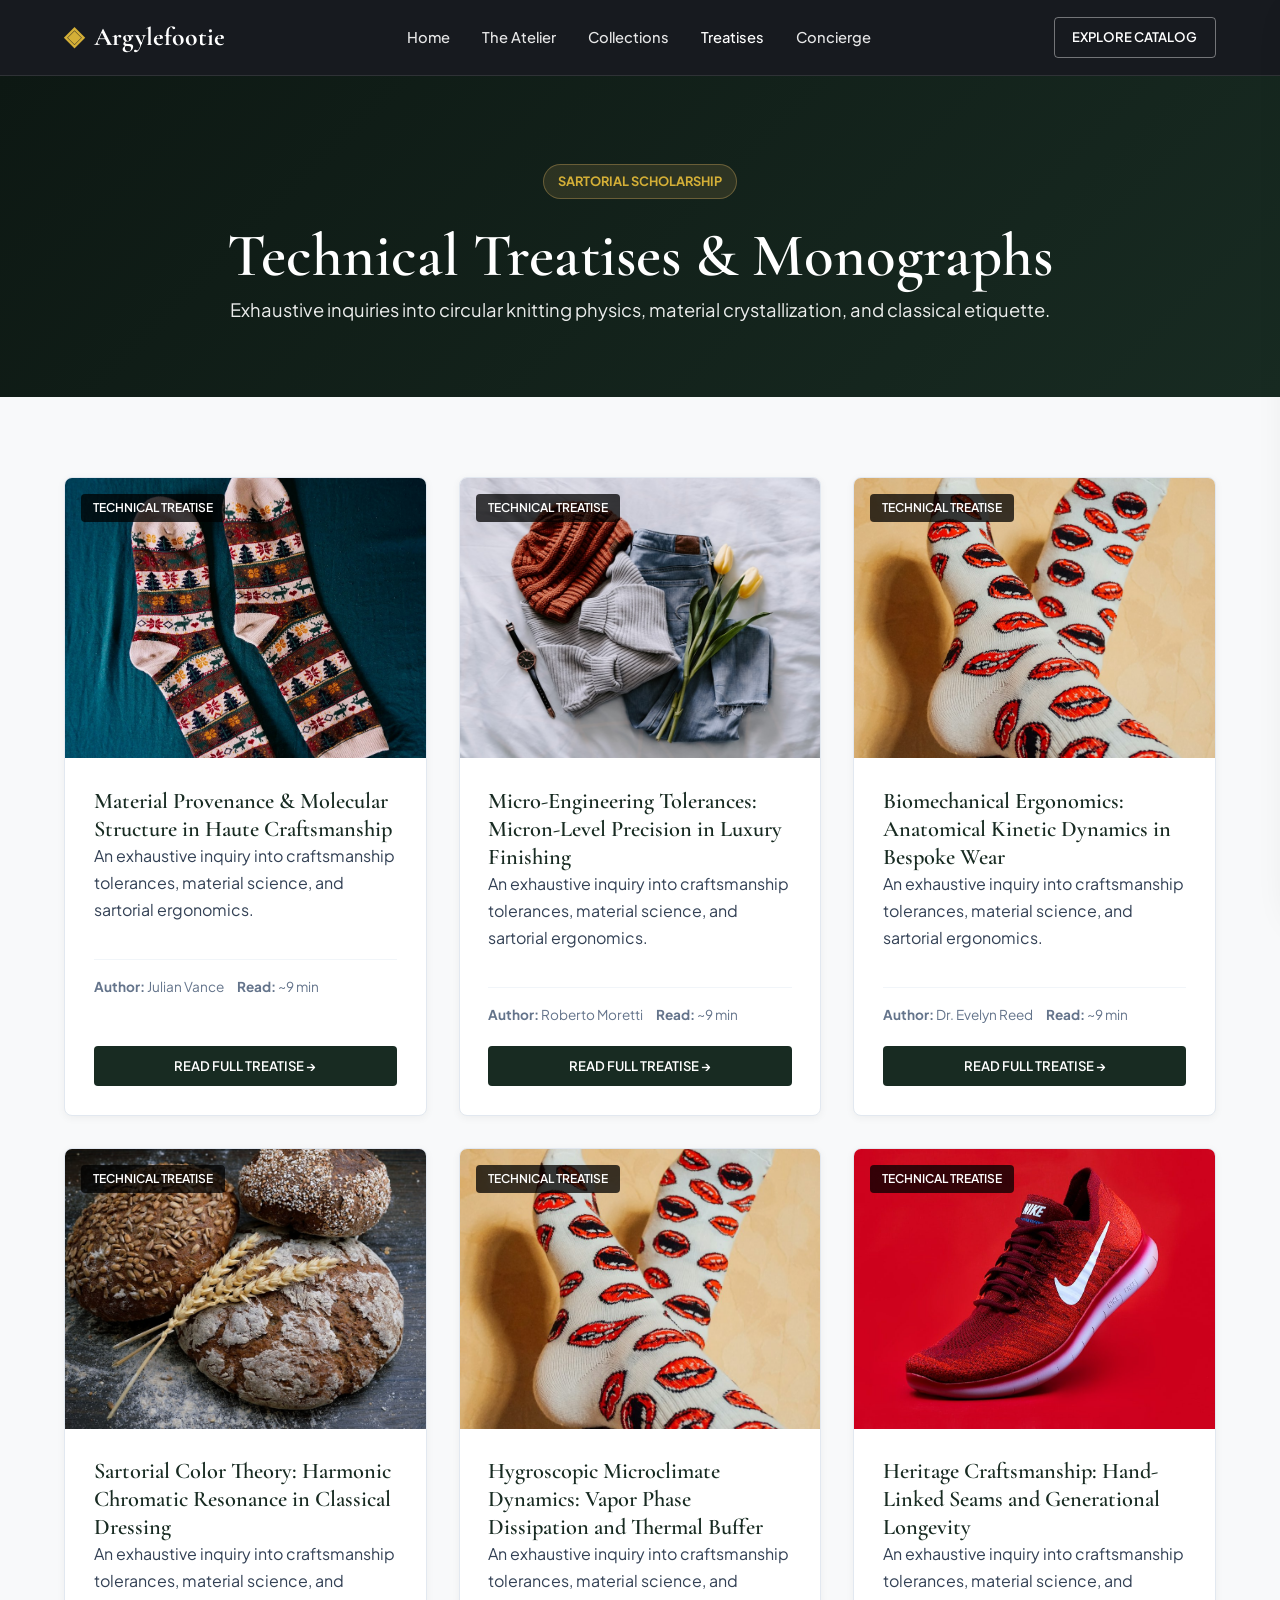
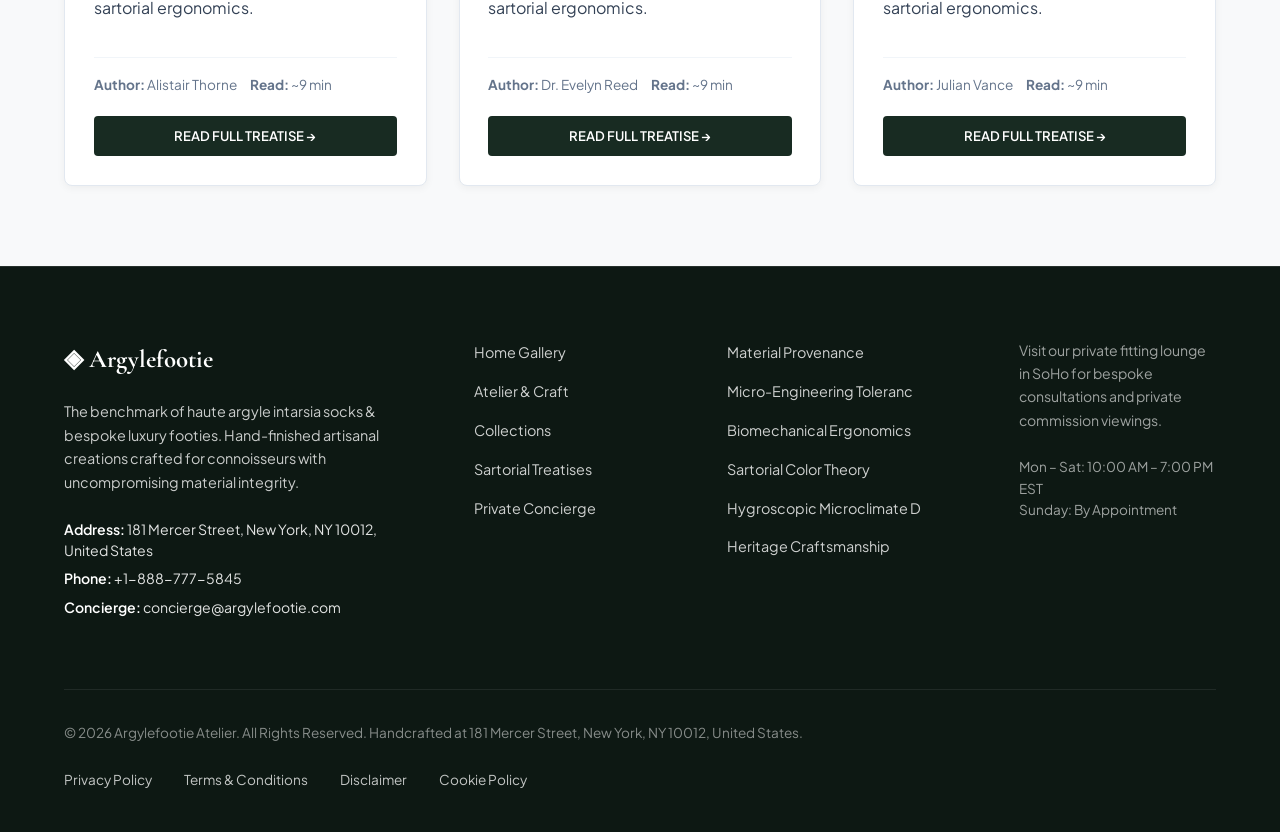
==== blog/index.html @ 9e925fe7 "Add files via upload" ====
<!DOCTYPE html>
<html lang="en">
<head>
  <meta charset="UTF-8">
  <meta name="viewport" content="width=device-width, initial-scale=1.0">
  <title>Sartorial Treatises & Technical Monographs — Argylefootie</title>
  <meta name="description" content="Explore the authoritative research monographs published by Argylefootie.">
  <link rel="canonical" href="https://argylefootie.com/blog.html">
  <link rel="preconnect" href="https://fonts.googleapis.com">
  <link rel="preconnect" href="https://fonts.gstatic.com" crossorigin>
  <link href="https://fonts.googleapis.com/css2?family=Cormorant+Garamond:ital,wght@0,400;0,600;0,700;1,400&family=Plus+Jakarta+Sans:wght@300;400;500;600;700&display=swap" rel="stylesheet">
  <link rel="stylesheet" href="/assets/css/style.css">
  <!-- Google tag (gtag.js) -->
  <script async src="https://www.googletagmanager.com/gtag/js?id=G-0LY0HY7L01"></script>
  <script>
    window.dataLayer = window.dataLayer || [];
    function gtag(){dataLayer.push(arguments);}
    gtag('js', new Date());
    gtag('config', 'G-0LY0HY7L01');
  </script>

</head>
<body>
  <!-- Mandatory Global Site Header (Exactly 1 per page) -->
  <header class="site-header">
    <div class="header-container">
      <a href="/" class="brand-logo" aria-label="Argylefootie Home">
        <span class="logo-mark">◈</span>
        <span class="logo-text">Argylefootie</span>
      </a>
      <nav class="desktop-nav" aria-label="Primary Navigation">
        <a href="/" class="nav-link">Home</a>
        <a href="/about.html" class="nav-link">The Atelier</a>
        <a href="/collection.html" class="nav-link">Collections</a>
        <a href="/blog.html" class="nav-link active">Treatises</a>
        <a href="/contact.html" class="nav-link">Concierge</a>
      </nav>
      <div class="header-actions">
        <a href="/collection.html" class="btn btn-sm btn-outline">Explore Catalog</a>
        <button id="drawer-toggle" class="mobile-toggle" aria-label="Open Navigation Menu">
          <span class="hamburger-bar"></span>
          <span class="hamburger-bar"></span>
          <span class="hamburger-bar"></span>
        </button>
      </div>
    </div>
  </header>

  <!-- Mandatory Mobile Navigation Drawer (Exactly 1 per page) -->
  <div class="mobile-drawer" id="mobile-drawer" aria-hidden="true">
    <div class="drawer-header">
      <div class="drawer-brand">Argylefootie</div>
      <button id="drawer-close" class="drawer-close-btn" aria-label="Close Navigation Menu">&times;</button>
    </div>
    <nav class="drawer-nav" aria-label="Mobile Navigation">
      <a href="/" class="drawer-link">Home</a>
      <a href="/about.html" class="drawer-link">The Atelier &amp; Craft</a>
      <a href="/collection.html" class="drawer-link">Curated Argyle Hosiery &amp; Luxury Footie Collection</a>
      <a href="/blog.html" class="drawer-link active">Sartorial Treatises</a>
      <a href="/contact.html" class="drawer-link">Private Concierge</a>
    </nav>
    <div class="drawer-footer">
      <p class="drawer-contact-title">Manhattan Atelier &amp; Suite</p>
      <p class="drawer-contact-info">181 Mercer Street, New York, NY 10012, United States</p>
      <p class="drawer-contact-info">Tel: +1-888-777-5845</p>
      <p class="drawer-contact-info">Email: concierge@argylefootie.com</p>
    </div>
  </div>
  <div id="drawer-overlay" class="drawer-overlay"></div>
  <section class="page-hero">
    <div class="container text-center">
      <span class="hero-badge">Sartorial Scholarship</span>
      <h1>Technical Treatises &amp; Monographs</h1>
      <p class="lead" style="margin: 0 auto;">Exhaustive inquiries into circular knitting physics, material crystallization, and classical etiquette.</p>
    </div>
  </section>
  <main class="section">
    <div class="container">
      <div class="grid-3">
        <div class="card">
          <div class="card-image-wrap"><img src="/assets/images/featured_argyle_dress_crew_sock.jpg" alt="Material Provenance & Molecular Structure in Haute Craftsmanship"><span class="card-tag">Technical Treatise</span></div>
          <div class="card-body">
            <h3>Material Provenance & Molecular Structure in Haute Craftsmanship</h3>
            <p>An exhaustive inquiry into craftsmanship tolerances, material science, and sartorial ergonomics.</p>
            <div class="card-specs"><span><strong>Author:</strong> Julian Vance</span><span><strong>Read:</strong> ~9 min</span></div>
            <a href="/blog/material-provenance-and-fiber-crystallography.html" class="btn btn-primary btn-sm" style="margin-top: auto;">Read Full Treatise &rarr;</a>
          </div>
        </div>
        <div class="card">
          <div class="card-image-wrap"><img src="/assets/images/comfort_lounge_cashmere_knit.jpg" alt="Micro-Engineering Tolerances: Micron-Level Precision in Luxury Finishing"><span class="card-tag">Technical Treatise</span></div>
          <div class="card-body">
            <h3>Micro-Engineering Tolerances: Micron-Level Precision in Luxury Finishing</h3>
            <p>An exhaustive inquiry into craftsmanship tolerances, material science, and sartorial ergonomics.</p>
            <div class="card-specs"><span><strong>Author:</strong> Roberto Moretti</span><span><strong>Read:</strong> ~9 min</span></div>
            <a href="/blog/micro-engineering-tolerances-and-finishing.html" class="btn btn-primary btn-sm" style="margin-top: auto;">Read Full Treatise &rarr;</a>
          </div>
        </div>
        <div class="card">
          <div class="card-image-wrap"><img src="/assets/images/knit_merino_textured_rib_cuff.jpg" alt="Biomechanical Ergonomics: Anatomical Kinetic Dynamics in Bespoke Wear"><span class="card-tag">Technical Treatise</span></div>
          <div class="card-body">
            <h3>Biomechanical Ergonomics: Anatomical Kinetic Dynamics in Bespoke Wear</h3>
            <p>An exhaustive inquiry into craftsmanship tolerances, material science, and sartorial ergonomics.</p>
            <div class="card-specs"><span><strong>Author:</strong> Dr. Evelyn Reed</span><span><strong>Read:</strong> ~9 min</span></div>
            <a href="/blog/biomechanical-ergonomics-and-wearer-physics.html" class="btn btn-primary btn-sm" style="margin-top: auto;">Read Full Treatise &rarr;</a>
          </div>
        </div>
        <div class="card">
          <div class="card-image-wrap"><img src="/assets/images/raw_botanical_fiber_harvest_lab.jpg" alt="Sartorial Color Theory: Harmonic Chromatic Resonance in Classical Dressing"><span class="card-tag">Technical Treatise</span></div>
          <div class="card-body">
            <h3>Sartorial Color Theory: Harmonic Chromatic Resonance in Classical Dressing</h3>
            <p>An exhaustive inquiry into craftsmanship tolerances, material science, and sartorial ergonomics.</p>
            <div class="card-specs"><span><strong>Author:</strong> Alistair Thorne</span><span><strong>Read:</strong> ~9 min</span></div>
            <a href="/blog/sartorial-color-theory-and-formal-etiquette.html" class="btn btn-primary btn-sm" style="margin-top: auto;">Read Full Treatise &rarr;</a>
          </div>
        </div>
        <div class="card">
          <div class="card-image-wrap"><img src="/assets/images/hero_alpaca_socks.jpg" alt="Hygroscopic Microclimate Dynamics: Vapor Phase Dissipation and Thermal Buffer"><span class="card-tag">Technical Treatise</span></div>
          <div class="card-body">
            <h3>Hygroscopic Microclimate Dynamics: Vapor Phase Dissipation and Thermal Buffer</h3>
            <p>An exhaustive inquiry into craftsmanship tolerances, material science, and sartorial ergonomics.</p>
            <div class="card-specs"><span><strong>Author:</strong> Dr. Evelyn Reed</span><span><strong>Read:</strong> ~9 min</span></div>
            <a href="/blog/hygroscopic-microclimate-thermodynamics.html" class="btn btn-primary btn-sm" style="margin-top: auto;">Read Full Treatise &rarr;</a>
          </div>
        </div>
        <div class="card">
          <div class="card-image-wrap"><img src="/assets/images/crew_sock_boot_lifestyle.jpg" alt="Heritage Craftsmanship: Hand-Linked Seams and Generational Longevity"><span class="card-tag">Technical Treatise</span></div>
          <div class="card-body">
            <h3>Heritage Craftsmanship: Hand-Linked Seams and Generational Longevity</h3>
            <p>An exhaustive inquiry into craftsmanship tolerances, material science, and sartorial ergonomics.</p>
            <div class="card-specs"><span><strong>Author:</strong> Julian Vance</span><span><strong>Read:</strong> ~9 min</span></div>
            <a href="/blog/bespoke-craftsmanship-and-heritage-methods.html" class="btn btn-primary btn-sm" style="margin-top: auto;">Read Full Treatise &rarr;</a>
          </div>
        </div>

      </div>
    </div>
  </main>
  <!-- Mandatory Global Site Footer (Minimalist 4-Column Horizontal Spread Layout) -->
  <footer class="site-footer">
    <div class="container">
      <div class="footer-grid">
        <div class="footer-col">
          <div class="footer-brand">◈ Argylefootie</div>
          <p class="footer-desc">
            The benchmark of haute argyle intarsia socks &amp; bespoke luxury footies. Hand-finished artisanal creations crafted for connoisseurs with uncompromising material integrity.
          </p>
          <div class="footer-contact-item"><strong>Address:</strong> 181 Mercer Street, New York, NY 10012, United States</div>
          <div class="footer-contact-item"><strong>Phone:</strong> +1-888-777-5845</div>
          <div class="footer-contact-item"><strong>Concierge:</strong> concierge@argylefootie.com</div>
        </div>
        <div class="footer-col">
          <ul class="footer-links">
            <li><a href="/">Home Gallery</a></li>
            <li><a href="/about.html">Atelier &amp; Craft</a></li>
            <li><a href="/collection.html">Collections</a></li>
            <li><a href="/blog.html">Sartorial Treatises</a></li>
            <li><a href="/contact.html">Private Concierge</a></li>
          </ul>
        </div>
        <div class="footer-col">
          <ul class="footer-links">
            <li><a href="/blog/material-provenance-and-fiber-crystallography.html">Material Provenance</a></li>
            <li><a href="/blog/micro-engineering-tolerances-and-finishing.html">Micro-Engineering Toleranc</a></li>
            <li><a href="/blog/biomechanical-ergonomics-and-wearer-physics.html">Biomechanical Ergonomics</a></li>
            <li><a href="/blog/sartorial-color-theory-and-formal-etiquette.html">Sartorial Color Theory</a></li>
            <li><a href="/blog/hygroscopic-microclimate-thermodynamics.html">Hygroscopic Microclimate D</a></li>
            <li><a href="/blog/bespoke-craftsmanship-and-heritage-methods.html">Heritage Craftsmanship</a></li>
          </ul>
        </div>
        <div class="footer-col">
          <p class="footer-salon-desc">
            Visit our private fitting lounge in SoHo for bespoke consultations and private commission viewings.
          </p>
          <p class="footer-hours">
            Mon &ndash; Sat: 10:00 AM &ndash; 7:00 PM<br>EST<br>Sunday: By Appointment
          </p>
        </div>
      </div>
      <div class="footer-bottom">
        <p>&copy; 2026 Argylefootie Atelier. All Rights Reserved. Handcrafted at 181 Mercer Street, New York, NY 10012, United States.</p>
        <div class="footer-legal-links">
          <a href="/privacy-policy.html">Privacy Policy</a>
          <a href="/terms-and-conditions.html">Terms &amp; Conditions</a>
          <a href="/disclaimer.html">Disclaimer</a>
          <a href="/cookie-policy.html">Cookie Policy</a>
        </div>
      </div>
    </div>
  </footer>
  <script src="/assets/js/main.js"></script>
</body>
</html>
---- assets/css/style.css ----
/* Master Design System — argylefootie (Enhanced High Contrast & Full Legibility) */
:root {
  --color-primary: #182B22;
  --color-primary-dark: #0D1813;
  --color-dew: #C28B38;
  --color-dew-dark: #C28B38;
  --color-gold: #D4AF37;
  --color-bg: #F8F9FA;
  --color-surface: #FFFFFF;
  --color-text-main: #1E2022;
  --color-text-body: #334155;
  --color-text-muted: #64748B;
  --color-border: #E2E8F0;
  --color-border-light: #F1F5F9;
  --font-serif: 'Cormorant Garamond', Georgia, serif;
  --font-sans: 'Plus Jakarta Sans', -apple-system, BlinkMacSystemFont, sans-serif;
  --transition-smooth: all 0.3s cubic-bezier(0.16, 1, 0.3, 1);
  --shadow-sm: 0 2px 8px rgba(0, 0, 0, 0.05);
  --shadow-md: 0 8px 24px rgba(0, 0, 0, 0.08);
  --shadow-lg: 0 16px 40px rgba(0, 0, 0, 0.14);
  --radius-sm: 4px;
  --radius-md: 8px;
  --container-max: 1200px;
}
*, *::before, *::after { box-sizing: border-box; margin: 0; padding: 0; }
html { font-size: 16px; scroll-behavior: smooth; }
body { font-family: var(--font-sans); background: var(--color-bg); color: var(--color-text-main); line-height: 1.68; overflow-x: hidden; }
h1, h2, h3, h4 { font-family: var(--font-serif); color: var(--color-primary); line-height: 1.25; font-weight: 600; }
h1 { font-size: clamp(2.2rem, 5vw, 3.8rem); }
h2 { font-size: clamp(1.8rem, 4vw, 2.5rem); }
h3 { font-size: 1.4rem; }
p { margin-bottom: 1.2rem; color: var(--color-text-body); }
a { color: var(--color-primary); text-decoration: none; transition: var(--transition-smooth); }
a:hover { color: var(--color-dew); }
img { max-width: 100%; height: auto; display: block; }
.container { max-width: var(--container-max); margin: 0 auto; padding: 0 1.5rem; }
.text-center { text-align: center; }
.text-muted { color: var(--color-text-muted) !important; }
.text-white { color: #FFFFFF !important; }

/* High-Contrast Buttons */
.btn { display: inline-flex; align-items: center; justify-content: center; padding: 0.85rem 1.85rem; font-size: 0.92rem; font-weight: 600; text-transform: uppercase; border-radius: var(--radius-sm); cursor: pointer; transition: var(--transition-smooth); border: 1px solid transparent; }
.btn-primary { background: var(--color-primary); color: #FFFFFF !important; }
.btn-primary:hover { background: var(--color-primary-dark); color: #FFFFFF !important; transform: translateY(-2px); box-shadow: var(--shadow-md); }
.btn-gold { background: var(--color-gold); color: #FFFFFF !important; }
.btn-gold:hover { opacity: 0.92; color: #FFFFFF !important; transform: translateY(-2px); }
.btn-outline { background: transparent; color: var(--color-primary) !important; border-color: var(--color-primary); }
.btn-outline:hover { background: var(--color-primary); color: #FFFFFF !important; }
.btn-outline-white { background: transparent; color: #FFFFFF !important; border-color: rgba(255,255,255,0.6); }
.btn-outline-white:hover { background: #FFFFFF; color: var(--color-primary) !important; }
.btn-sm { padding: 0.5rem 1.1rem; font-size: 0.82rem; }

/* Header */
.site-header { position: sticky; top: 0; left: 0; width: 100%; z-index: 1000; background: rgba(11, 14, 20, 0.95); backdrop-filter: blur(14px); -webkit-backdrop-filter: blur(14px); border-bottom: 1px solid rgba(255, 255, 255, 0.1); }
.header-container { max-width: var(--container-max); margin: 0 auto; padding: 1rem 1.5rem; display: flex; align-items: center; justify-content: space-between; }
.brand-logo { display: flex; align-items: center; gap: 0.6rem; color: #FFFFFF !important; font-family: var(--font-serif); font-size: 1.6rem; font-weight: 700; }
.brand-logo:hover { color: var(--color-gold) !important; }
.logo-mark { color: var(--color-gold); }
.desktop-nav { display: flex; align-items: center; gap: 2rem; }
.nav-link { color: rgba(255, 255, 255, 0.9) !important; font-size: 0.92rem; font-weight: 500; position: relative; padding: 0.3rem 0; }
.nav-link:hover, .nav-link.active { color: #FFFFFF !important; }
.header-actions .btn-outline { color: #FFFFFF !important; border-color: rgba(255, 255, 255, 0.4); }
.header-actions .btn-outline:hover { background: var(--color-gold); border-color: var(--color-gold); color: #FFFFFF !important; }
.mobile-toggle { display: none; background: transparent; border: none; cursor: pointer; padding: 0.5rem; flex-direction: column; gap: 5px; }
.hamburger-bar { display: block; width: 24px; height: 2px; background: #FFFFFF; }

/* Mobile Drawer (High-Contrast) */
.mobile-drawer { position: fixed; top: 0; right: -320px; width: 300px; height: 100vh; background: var(--color-primary-dark); z-index: 2000; display: flex; flex-direction: column; box-shadow: var(--shadow-lg); transition: transform 0.35s ease; padding: 2rem 1.5rem; overflow-y: auto; color: #FFFFFF; }
.mobile-drawer.open { transform: translateX(-320px); }
.mobile-drawer p { color: rgba(255, 255, 255, 0.85) !important; font-size: 0.88rem; }
.drawer-overlay { position: fixed; top: 0; left: 0; width: 100vw; height: 100vh; background: rgba(0, 0, 0, 0.75); backdrop-filter: blur(4px); z-index: 1999; opacity: 0; visibility: hidden; transition: opacity 0.3s ease; }
.drawer-overlay.active { opacity: 1; visibility: visible; }
.drawer-header { display: flex; align-items: center; justify-content: space-between; margin-bottom: 2rem; padding-bottom: 1rem; border-bottom: 1px solid rgba(255, 255, 255, 0.12); }
.drawer-brand { font-family: var(--font-serif); font-size: 1.4rem; color: #FFFFFF !important; font-weight: 700; }
.drawer-close-btn { background: transparent; border: none; color: #FFFFFF !important; font-size: 2rem; cursor: pointer; }
.drawer-nav { display: flex; flex-direction: column; gap: 1.2rem; }
.drawer-link { color: rgba(255, 255, 255, 0.9) !important; font-size: 1.1rem; }
.drawer-link:hover { color: var(--color-gold) !important; padding-left: 0.5rem; }
.drawer-footer { margin-top: auto; padding-top: 1.5rem; border-top: 1px solid rgba(255, 255, 255, 0.12); }
.drawer-contact-title { font-weight: 700; color: var(--color-gold) !important; margin-bottom: 0.4rem; text-transform: uppercase; font-size: 0.85rem; }
.drawer-contact-info { color: rgba(255, 255, 255, 0.88) !important; margin-bottom: 0.25rem; font-size: 0.85rem; }

/* Hero (High-Contrast) */
.page-hero { background: linear-gradient(135deg, var(--color-primary-dark) 0%, var(--color-primary) 100%); color: #FFFFFF !important; padding: 5.5rem 1.5rem 4.5rem; position: relative; }
.page-hero h1, .page-hero h2, .page-hero h3 { color: #FFFFFF !important; }
.page-hero p, .page-hero .lead { color: rgba(255, 255, 255, 0.92) !important; font-size: 1.15rem; line-height: 1.7; }
.hero-badge { display: inline-block; background: rgba(197, 160, 89, 0.15); border: 1px solid rgba(197, 160, 89, 0.4); color: var(--color-gold) !important; padding: 0.35rem 0.9rem; font-size: 0.8rem; font-weight: 700; text-transform: uppercase; border-radius: 50px; margin-bottom: 1.2rem; }

/* Sections & Grids */
.section { padding: 5rem 0; }
.section-light { background: var(--color-surface); }
.section-dark { background: var(--color-primary-dark); color: #FFFFFF; }
.section-dark h2, .section-dark h3 { color: #FFFFFF !important; }
.section-dark p { color: rgba(255, 255, 255, 0.82) !important; }
.section-header { margin-bottom: 3.5rem; }
.section-subtitle { color: var(--color-dew); text-transform: uppercase; letter-spacing: 0.08em; font-weight: 700; font-size: 0.85rem; margin-bottom: 0.6rem; }
.grid-2 { display: grid; grid-template-columns: repeat(auto-fit, minmax(420px, 1fr)); gap: 2.5rem; align-items: center; }
.grid-3 { display: grid; grid-template-columns: repeat(auto-fit, minmax(320px, 1fr)); gap: 2rem; }
.grid-4 { display: grid; grid-template-columns: repeat(auto-fit, minmax(240px, 1fr)); gap: 1.5rem; }

/* Cards */
.card { background: var(--color-surface); border: 1px solid var(--color-border); border-radius: var(--radius-md); overflow: hidden; transition: var(--transition-smooth); box-shadow: var(--shadow-sm); display: flex; flex-direction: column; }
.card:hover { transform: translateY(-5px); box-shadow: var(--shadow-md); }
.card-image-wrap { position: relative; height: 280px; overflow: hidden; background: #E2E8F0; }
.card-image-wrap img { width: 100%; height: 100%; object-fit: cover; transition: transform 0.6s ease; }
.card:hover .card-image-wrap img { transform: scale(1.05); }
.card-tag { position: absolute; top: 1rem; left: 1rem; background: rgba(0,0,0,0.75); color: #FFF; padding: 0.25rem 0.75rem; font-size: 0.75rem; font-weight: 600; border-radius: var(--radius-sm); text-transform: uppercase; }
.card-body { padding: 1.8rem; display: flex; flex-direction: column; flex-grow: 1; }
.card-specs { display: flex; flex-wrap: wrap; gap: 0.8rem; margin: 1rem 0 1.2rem; padding-top: 1rem; border-top: 1px solid var(--color-border-light); font-size: 0.85rem; color: var(--color-text-muted); }

.pillar-card { padding: 2.2rem; background: var(--color-surface); border-radius: var(--radius-md); border: 1px solid var(--color-border); }
.pillar-icon { width: 52px; height: 52px; border-radius: 50%; background: #EBF7F7; color: var(--color-dew); display: flex; align-items: center; justify-content: center; font-size: 1.4rem; margin-bottom: 1.4rem; }

.step-card { background: var(--color-surface); border: 1px solid var(--color-border); border-radius: var(--radius-md); padding: 2rem; position: relative; }
.step-number { font-family: var(--font-serif); font-size: 2.5rem; font-weight: 700; color: var(--color-gold); line-height: 1; margin-bottom: 0.8rem; }

.testimonial-card { background: var(--color-surface); border: 1px solid var(--color-border); border-radius: var(--radius-md); padding: 2rem; box-shadow: var(--shadow-sm); }
.testimonial-rating { color: var(--color-gold); font-size: 1.1rem; margin-bottom: 0.8rem; }
.testimonial-quote { font-style: italic; color: var(--color-text-body); margin-bottom: 1.2rem; line-height: 1.7; }
.testimonial-author { border-top: 1px solid var(--color-border-light); padding-top: 0.8rem; }
.testimonial-name { font-weight: 700; color: var(--color-primary); }
.testimonial-role { font-size: 0.85rem; color: var(--color-text-muted); }

.filter-bar { display: flex; flex-wrap: wrap; gap: 0.75rem; justify-content: center; margin-bottom: 3rem; }
.filter-btn { padding: 0.6rem 1.4rem; border-radius: 50px; background: var(--color-surface); border: 1px solid var(--color-border); color: var(--color-text-main); font-size: 0.88rem; font-weight: 600; cursor: pointer; transition: var(--transition-smooth); }
.filter-btn:hover, .filter-btn.active { background: var(--color-primary); color: #FFF; }

/* Tables */
.data-table-wrap { overflow-x: auto; margin: 2.5rem 0; border-radius: var(--radius-md); border: 1px solid var(--color-border); }
.spec-table { width: 100%; border-collapse: collapse; background: #FFF; text-align: left; font-size: 0.92rem; }
.spec-table th { background: var(--color-primary); color: #FFF; padding: 1rem 1.2rem; }
.spec-table td { padding: 0.95rem 1.2rem; border-bottom: 1px solid var(--color-border-light); color: var(--color-text-body); }
.spec-table tr:nth-child(even) td { background: #FBFDFD; }

/* Treatises */
.treatise-container { max-width: 860px; margin: 0 auto; padding: 3rem 1.5rem 5rem; }
.article-header { margin-bottom: 2.5rem; }
.article-meta { display: flex; align-items: center; flex-wrap: wrap; gap: 1.2rem; margin: 1.2rem 0; font-size: 0.9rem; color: var(--color-text-muted); }
.article-hero-figure { margin: 2rem 0 3rem; border-radius: var(--radius-md); overflow: hidden; border: 1px solid var(--color-border); }
.article-hero-figure img { width: 100%; height: auto; }
.article-hero-figure figcaption { padding: 0.85rem 1.2rem; background: #FFF; font-size: 0.85rem; color: var(--color-text-muted); font-style: italic; border-top: 1px solid var(--color-border-light); }
.article-content { font-size: 1.05rem; line-height: 1.8; color: #2D3748; }
.faq-section { margin: 3.5rem 0; }
.faq-item { border: 1px solid var(--color-border); border-radius: var(--radius-sm); margin-bottom: 1rem; background: #FFF; overflow: hidden; }
.faq-question { width: 100%; padding: 1.25rem 1.5rem; text-align: left; background: #FFF; border: none; font-family: var(--font-serif); font-size: 1.2rem; font-weight: 600; color: var(--color-primary); cursor: pointer; display: flex; justify-content: space-between; align-items: center; }
.faq-icon { font-size: 1.2rem; transition: transform 0.3s ease; }
.faq-item.active .faq-icon { transform: rotate(45deg); }
.faq-answer { max-height: 0; overflow: hidden; transition: max-height 0.35s ease, padding 0.35s ease; padding: 0 1.5rem; color: #475569; }
.faq-item.active .faq-answer { max-height: 600px; padding: 0 1.5rem 1.4rem; }
.author-card { display: flex; align-items: center; gap: 1.5rem; padding: 2rem; background: #FFF; border: 1px solid var(--color-border); border-radius: var(--radius-md); margin-top: 4rem; }
.author-avatar { width: 80px; height: 80px; border-radius: 50%; object-fit: cover; border: 2px solid var(--color-gold); }
.author-role { font-size: 0.85rem; color: var(--color-dew); font-weight: 600; }

/* Policy Pages */
.policy-page-wrapper { max-width: 840px; margin: 0 auto; padding: 3.5rem 1.5rem 5rem; }
.policy-block { margin-bottom: 2.8rem; }
.policy-block h2 { font-size: 1.6rem; margin-bottom: 1rem; color: var(--color-primary); border-bottom: 1px solid var(--color-border); padding-bottom: 0.4rem; }
.policy-p { font-size: 1.02rem; line-height: 1.75; color: #334155; margin-bottom: 1.5rem; text-align: justify; }
.policy-box { background: #F1F5F9; border-left: 4px solid var(--color-gold); padding: 1.5rem; margin: 2rem 0; color: var(--color-text-main); }

/* Contact & Concierge (High-Contrast) */
.contact-grid { display: grid; grid-template-columns: 1fr 1.2fr; gap: 3rem; margin-top: 3rem; }
.contact-info-card { background: var(--color-primary); color: #FFFFFF !important; padding: 2.5rem; border-radius: var(--radius-md); box-shadow: var(--shadow-md); }
.contact-info-card h3 { color: #FFFFFF !important; margin-bottom: 1rem; }
.contact-info-card p { color: rgba(255, 255, 255, 0.88) !important; }
.contact-detail-row { display: flex; align-items: flex-start; gap: 1rem; margin-bottom: 1.6rem; }
.contact-detail-row div { color: rgba(255, 255, 255, 0.92) !important; }
.contact-icon { color: var(--color-gold); font-size: 1.3rem; }
.form-group { margin-bottom: 1.4rem; }
.form-label { display: block; font-size: 0.88rem; font-weight: 600; margin-bottom: 0.4rem; color: var(--color-text-main); }
.form-control { width: 100%; padding: 0.85rem 1rem; font-size: 0.95rem; border: 1px solid var(--color-border); border-radius: var(--radius-sm); background: #FFFFFF; color: #1E2022; }
.form-control:focus { outline: none; border-color: var(--color-primary); box-shadow: 0 0 0 3px rgba(11, 19, 43, 0.1); }
textarea.form-control { min-height: 120px; }
.form-feedback { display: none; padding: 1rem; margin-top: 1rem; background: #DCFCE7; color: #166534; font-weight: 500; border-radius: var(--radius-sm); }

/* High-Contrast Light Minimalist 4-Column Horizontal Spread Layout */
.site-footer {
  background: var(--color-primary-dark) !important;
  color: #FFFFFF !important;
  padding: 4.5rem 0 2.5rem;
  border-top: 1px solid rgba(255, 255, 255, 0.1);
}
.site-footer .footer-grid {
  display: grid;
  grid-template-columns: 1.8fr 1fr 1.2fr 1fr;
  gap: 3.5rem;
  margin-bottom: 4rem;
  align-items: start;
}
.site-footer .footer-brand {
  font-family: var(--font-serif);
  font-size: 1.55rem;
  font-weight: 700;
  color: #FFFFFF !important;
  margin-bottom: 1.2rem;
}
.site-footer .footer-desc {
  color: rgba(255, 255, 255, 0.78) !important;
  font-size: 0.9rem;
  line-height: 1.65;
  margin-bottom: 1.5rem;
  max-width: 380px;
}
.site-footer .footer-contact-item {
  font-size: 0.88rem;
  color: rgba(255, 255, 255, 0.88) !important;
  margin-bottom: 0.45rem;
  line-height: 1.5;
}
.site-footer .footer-contact-item strong {
  color: #FFFFFF !important;
  font-weight: 600;
}
.site-footer .footer-links {
  list-style: none;
  display: flex;
  flex-direction: column;
  gap: 0.75rem;
  padding: 0;
  margin: 0;
}
.site-footer .footer-links a {
  color: rgba(255, 255, 255, 0.8) !important;
  font-size: 0.9rem;
  text-decoration: none;
  transition: var(--transition-smooth);
  display: inline-block;
}
.site-footer .footer-links a:hover {
  color: var(--color-gold) !important;
  transform: translateX(3px);
}
.site-footer .footer-salon-desc {
  color: rgba(255, 255, 255, 0.6) !important;
  font-size: 0.88rem;
  line-height: 1.65;
  margin-bottom: 1.5rem;
  max-width: 260px;
}
.site-footer .footer-hours {
  color: rgba(255, 255, 255, 0.6) !important;
  font-size: 0.85rem;
  line-height: 1.6;
}
.site-footer .footer-bottom {
  border-top: 1px solid rgba(255, 255, 255, 0.08);
  padding-top: 2rem;
  display: flex;
  align-items: center;
  justify-content: space-between;
  flex-wrap: wrap;
  gap: 1.5rem;
  font-size: 0.85rem;
}
.site-footer .footer-bottom p {
  color: rgba(255, 255, 255, 0.5) !important;
  margin-bottom: 0;
}
.site-footer .footer-legal-links {
  display: flex;
  align-items: center;
  gap: 2rem;
  flex-wrap: wrap;
}
.site-footer .footer-legal-links a {
  color: rgba(255, 255, 255, 0.75) !important;
  font-size: 0.85rem;
  text-decoration: none;
  transition: var(--transition-smooth);
}
.site-footer .footer-legal-links a:hover {
  color: #FFFFFF !important;
  text-decoration: underline;
}

@media (max-width: 992px) {
  .desktop-nav { display: none; }
  .mobile-toggle { display: flex; }
  .contact-grid { grid-template-columns: 1fr; }
  .site-footer .footer-grid { grid-template-columns: 1fr 1fr; gap: 2.5rem; }
}
@media (max-width: 640px) {
  .site-footer .footer-grid { grid-template-columns: 1fr; gap: 2rem; }
  .site-footer .footer-bottom { flex-direction: column; text-align: center; gap: 1.2rem; }
  .site-footer .footer-legal-links { justify-content: center; gap: 1.2rem; }
  .grid-2 { grid-template-columns: 1fr; }
}
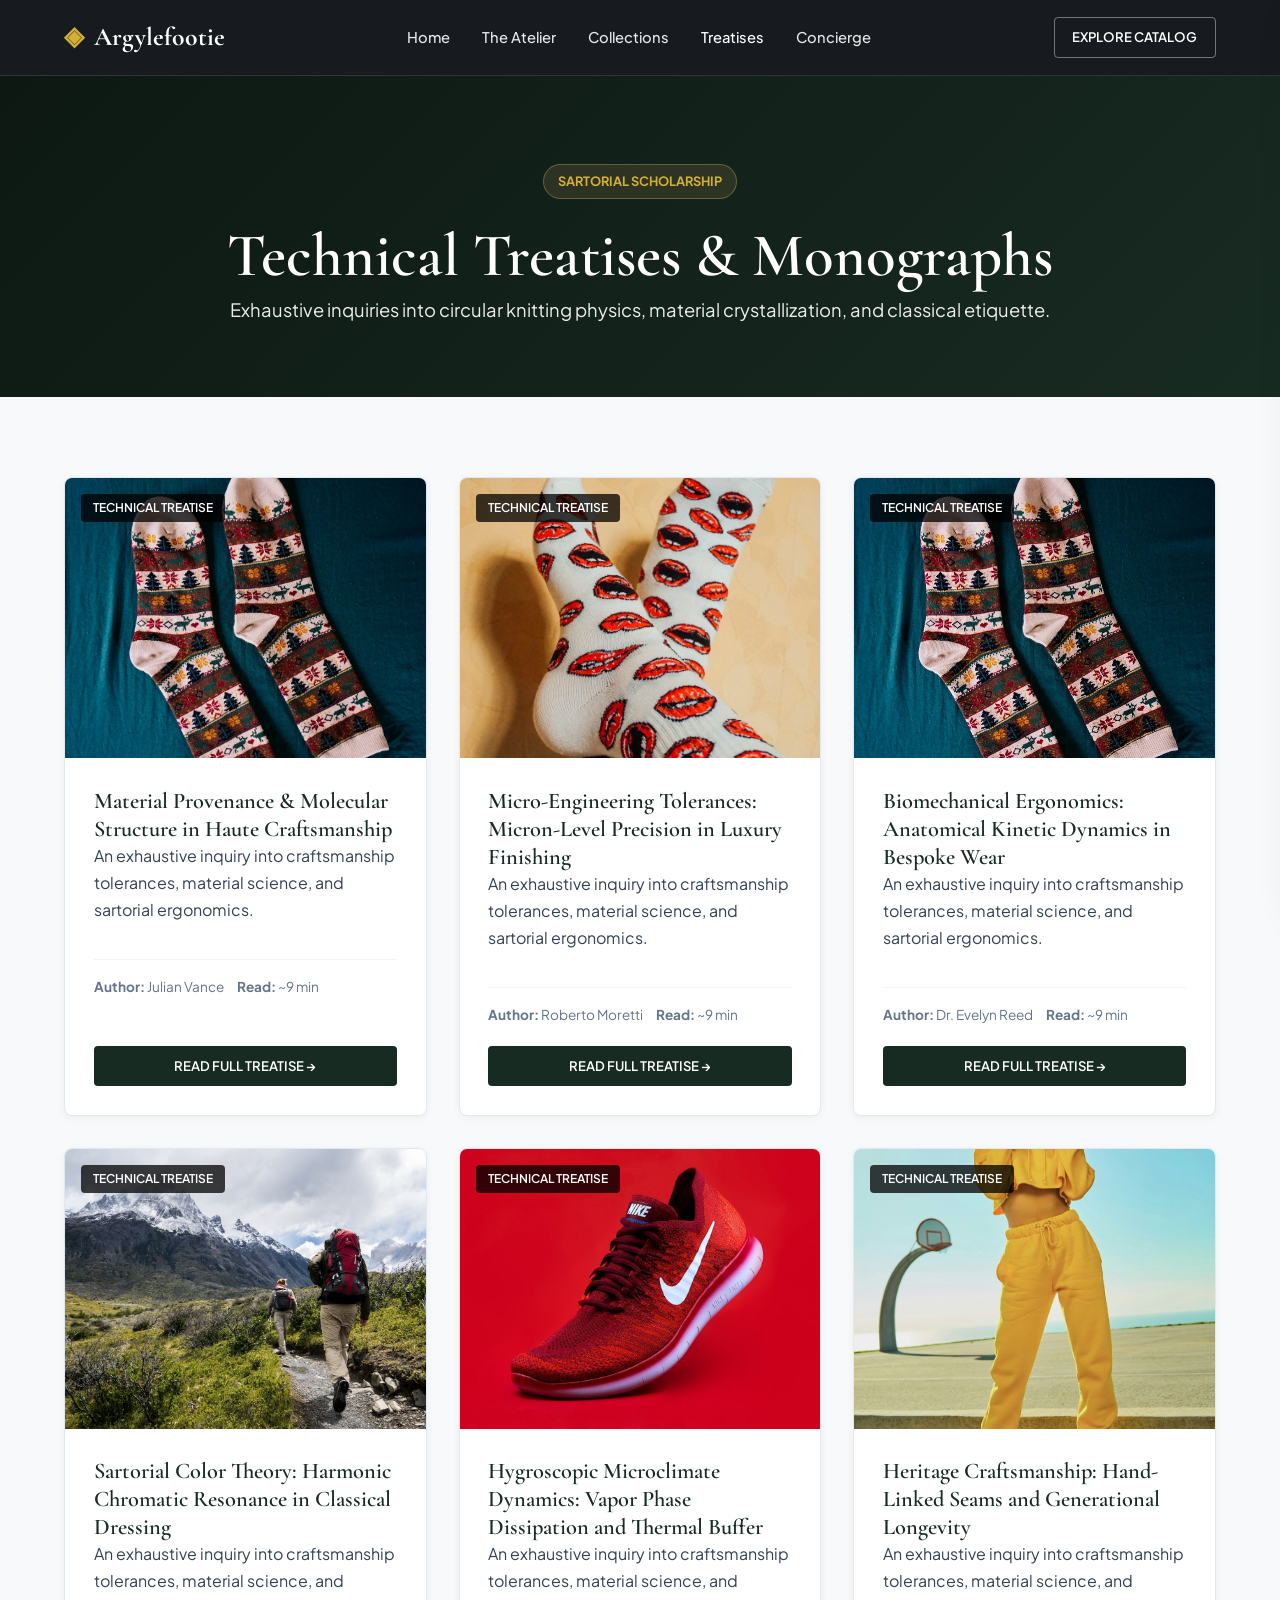
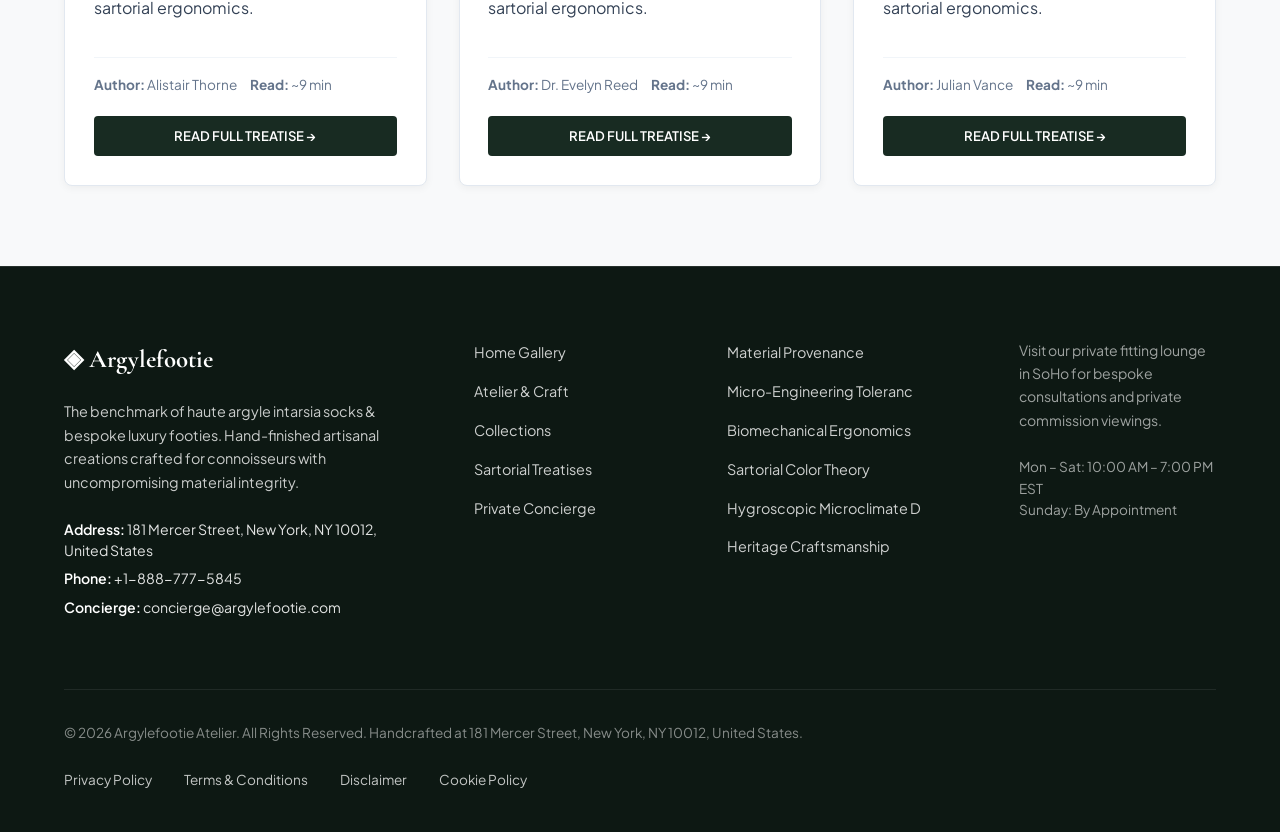
==== commit 757b9cb1: "Add files via upload" ====
--- a/blog/index.html
+++ b/blog/index.html
@@ -87,7 +87,7 @@
           </div>
         </div>
         <div class="card">
-          <div class="card-image-wrap"><img src="/assets/images/comfort_lounge_cashmere_knit.jpg" alt="Micro-Engineering Tolerances: Micron-Level Precision in Luxury Finishing"><span class="card-tag">Technical Treatise</span></div>
+          <div class="card-image-wrap"><img src="/assets/images/hero_alpaca_socks.jpg" alt="Micro-Engineering Tolerances: Micron-Level Precision in Luxury Finishing"><span class="card-tag">Technical Treatise</span></div>
           <div class="card-body">
             <h3>Micro-Engineering Tolerances: Micron-Level Precision in Luxury Finishing</h3>
             <p>An exhaustive inquiry into craftsmanship tolerances, material science, and sartorial ergonomics.</p>
@@ -96,7 +96,7 @@
           </div>
         </div>
         <div class="card">
-          <div class="card-image-wrap"><img src="/assets/images/knit_merino_textured_rib_cuff.jpg" alt="Biomechanical Ergonomics: Anatomical Kinetic Dynamics in Bespoke Wear"><span class="card-tag">Technical Treatise</span></div>
+          <div class="card-image-wrap"><img src="/assets/images/sock_collection_flatlay.jpg" alt="Biomechanical Ergonomics: Anatomical Kinetic Dynamics in Bespoke Wear"><span class="card-tag">Technical Treatise</span></div>
           <div class="card-body">
             <h3>Biomechanical Ergonomics: Anatomical Kinetic Dynamics in Bespoke Wear</h3>
             <p>An exhaustive inquiry into craftsmanship tolerances, material science, and sartorial ergonomics.</p>
@@ -105,7 +105,7 @@
           </div>
         </div>
         <div class="card">
-          <div class="card-image-wrap"><img src="/assets/images/raw_botanical_fiber_harvest_lab.jpg" alt="Sartorial Color Theory: Harmonic Chromatic Resonance in Classical Dressing"><span class="card-tag">Technical Treatise</span></div>
+          <div class="card-image-wrap"><img src="/assets/images/hiking_boots_wool_socks.jpg" alt="Sartorial Color Theory: Harmonic Chromatic Resonance in Classical Dressing"><span class="card-tag">Technical Treatise</span></div>
           <div class="card-body">
             <h3>Sartorial Color Theory: Harmonic Chromatic Resonance in Classical Dressing</h3>
             <p>An exhaustive inquiry into craftsmanship tolerances, material science, and sartorial ergonomics.</p>
@@ -114,7 +114,7 @@
           </div>
         </div>
         <div class="card">
-          <div class="card-image-wrap"><img src="/assets/images/hero_alpaca_socks.jpg" alt="Hygroscopic Microclimate Dynamics: Vapor Phase Dissipation and Thermal Buffer"><span class="card-tag">Technical Treatise</span></div>
+          <div class="card-image-wrap"><img src="/assets/images/crew_sock_boot_lifestyle.jpg" alt="Hygroscopic Microclimate Dynamics: Vapor Phase Dissipation and Thermal Buffer"><span class="card-tag">Technical Treatise</span></div>
           <div class="card-body">
             <h3>Hygroscopic Microclimate Dynamics: Vapor Phase Dissipation and Thermal Buffer</h3>
             <p>An exhaustive inquiry into craftsmanship tolerances, material science, and sartorial ergonomics.</p>
@@ -123,7 +123,7 @@
           </div>
         </div>
         <div class="card">
-          <div class="card-image-wrap"><img src="/assets/images/crew_sock_boot_lifestyle.jpg" alt="Heritage Craftsmanship: Hand-Linked Seams and Generational Longevity"><span class="card-tag">Technical Treatise</span></div>
+          <div class="card-image-wrap"><img src="/assets/images/cushioned_sole_macro.jpg" alt="Heritage Craftsmanship: Hand-Linked Seams and Generational Longevity"><span class="card-tag">Technical Treatise</span></div>
           <div class="card-body">
             <h3>Heritage Craftsmanship: Hand-Linked Seams and Generational Longevity</h3>
             <p>An exhaustive inquiry into craftsmanship tolerances, material science, and sartorial ergonomics.</p>
